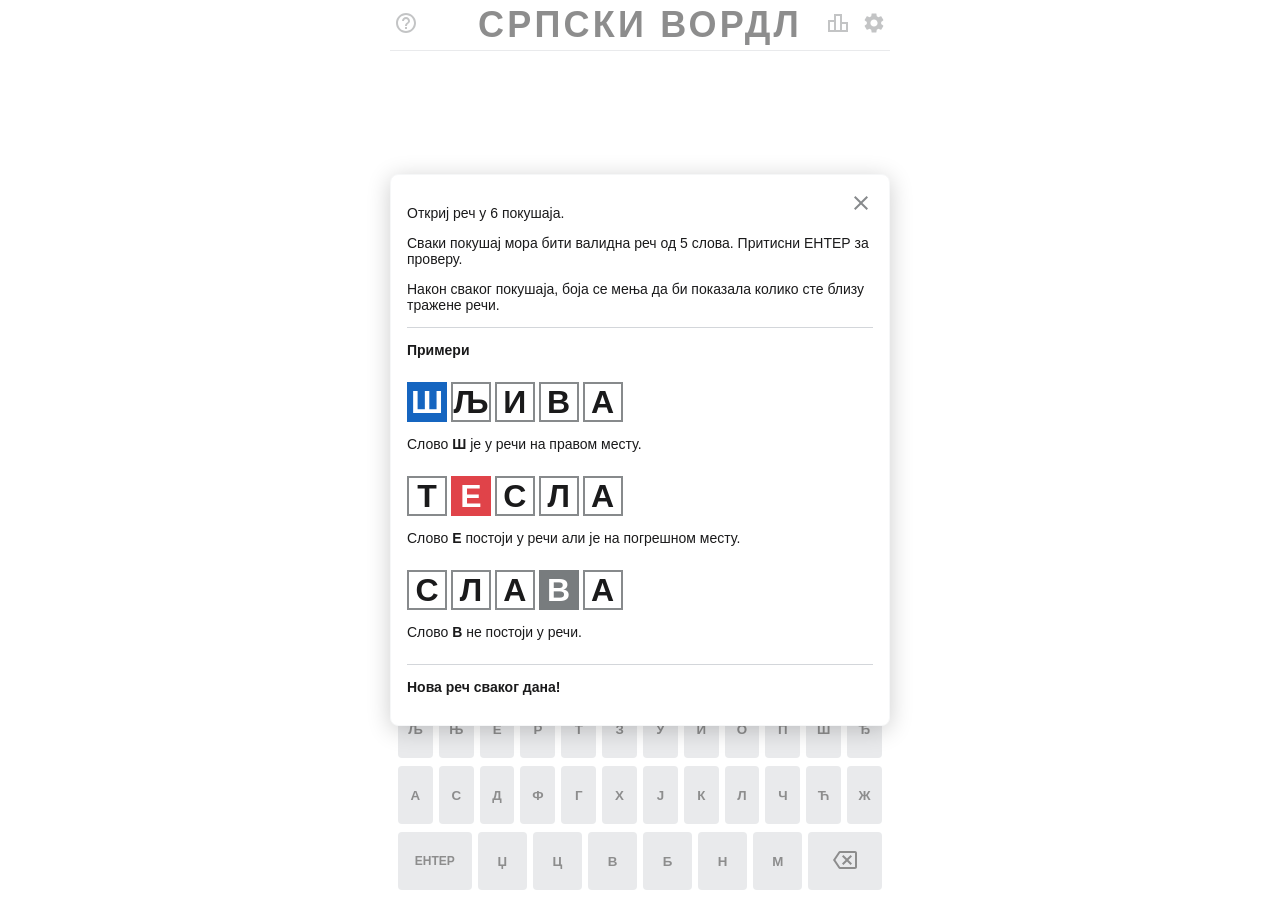
==== index.html @ 1c6f43f8 "Initial commit" ====
<!DOCTYPE html>
<html lang="en">
  <head>
    <meta charset="UTF-8" />
    <meta name="viewport" content="width=device-width, initial-scale=1.0, user-scalable=no" />

    <title>Српски ВОРДЛ - Дневна игра речима</title>
    <meta name="description" content="Откриј скривену реч у 6 покушаја. Нова реч сваког дана.">

    <!-- FB Meta Tags -->
    <meta property="og:url" content="https://srpskiwordle.com/">
    <meta property="og:type" content="website">
    <meta property="og:title" content="Српски ВОРДЛ - Дневна игра речима">
    <meta property="og:description" content="Откриј скривену реч у 6 покушаја. Нова реч сваког дана.">
    <meta property="og:image" content="https://srpskiwordle.com/imgs/wordle_og_1200x630.png">

    <!-- Twitter Meta Tags -->
    <meta name="twitter:card" content="summary_large_image">
    <meta property="twitter:domain" content="srpskiwordle.com">

    <meta name="theme-color" content="#6aaa64" />
    <link href="imgs/vordl_logo_32x32.png" rel="icon shortcut" sizes="3232" />
    <link href="imgs/vordl_logo_192x192.png" rel="apple-touch-icon" />

    <style>
      /* Global Styles & Colors */
      :root {
        --green: #6aaa64;
        --green: #1565C0;
        --darkendGreen: #538d4e;
        --darkendGreen: #0D47A1;
        --yellow: #c9b458;
        --yellow: #e04349;
        --darkendYellow: #b59f3b;
        --darkendYellow: #c0343a;
        --lightGray: #d8d8d8;
        --gray: #86888a;
        --darkGray: #939598;
        --white: #fff;
        --black: #212121;
        /* Colorblind colors */
        --orange: #f5793a;
        --blue: #85c0f9;
        font-family: 'Clear Sans', 'Helvetica Neue', Arial, sans-serif;
        font-size: 16px;
        --header-height: 50px;
        --keyboard-height: 200px;
        --game-max-width: 500px;
      }
      /* Light theme colors */
      :root {
        --color-tone-1: #1a1a1b;
        --color-tone-2: #787c7e;
        --color-tone-3: #878a8c;
        --color-tone-4: #d3d6da;
        --color-tone-5: #edeff1;
        --color-tone-6: #f6f7f8;
        --color-tone-7: #ffffff;
        --opacity-50: rgba(255, 255, 255, 0.5);
      }
      /* Dark Theme Colors */
      .nightmode {
        --color-tone-1: #d7dadc;
        --color-tone-2: #818384;
        --color-tone-3: #565758;
        --color-tone-4: #3a3a3c;
        --color-tone-5: #272729;
        --color-tone-6: #1a1a1b;
        --color-tone-7: #121213;
        --opacity-50: rgba(0, 0, 0, 0.5);
      }
      /* Constant colors and colors derived from theme */
      :root,
      .nightmode {
        --color-background: var(--color-tone-7);
      }
      :root {
        --color-present: var(--yellow);
        --color-correct: var(--green);
        --color-absent: var(--color-tone-2);
        --tile-text-color: var(--color-tone-7);
        --key-text-color: var(--color-tone-1);
        --key-evaluated-text-color: var(--color-tone-7);
        --key-bg: var(--color-tone-4);
        --key-bg-present: var(--color-present);
        --key-bg-correct: var(--color-correct);
        --key-bg-absent: var(--color-absent);
        --modal-content-bg: var(--color-tone-7);
      }
      .nightmode {
        --color-present: var(--darkendYellow);
        --color-correct: var(--darkendGreen);
        --color-absent: var(--color-tone-4);
        --tile-text-color: var(--color-tone-1);
        --key-text-color: var(--color-tone-1);
        --key-evaluated-text-color: var(--color-tone-1);
        --key-bg: var(--color-tone-2);
        --key-bg-present: var(--color-present);
        --key-bg-correct: var(--color-correct);
        --key-bg-absent: var(--color-absent);
        --modal-content-bg: var(--color-tone-7);
      }
      .colorblind {
        --color-correct: var(--orange);
        --color-present: var(--blue);
        --tile-text-color: var(--white);
        --key-bg-present: var(--color-present);
        --key-bg-correct: var(--color-correct);
        --key-bg-absent: var(--color-absent);
      }
      html {
        height: 100%;
      }
      body {
        height: 100%;
        background-color: var(--color-background);
        margin: 0;
        padding: 0;
        /* Prevent scrollbar appearing on page transition */
        overflow-y: hidden;
      }
    </style>
  </head>
  <body>
    <!-- Global site tag (gtag.js) - Google Analytics -->
    <script async src="https://www.googletagmanager.com/gtag/js?id=G-TEM8DCXQDQ"></script>
    <script>
    window.dataLayer = window.dataLayer || [];
    function gtag(){dataLayer.push(arguments);}
    gtag('js', new Date());

    gtag('config', 'G-TEM8DCXQDQ');
    </script>
    <script src="main.js"></script>
    <game-app></game-app>
  </body>
</html>
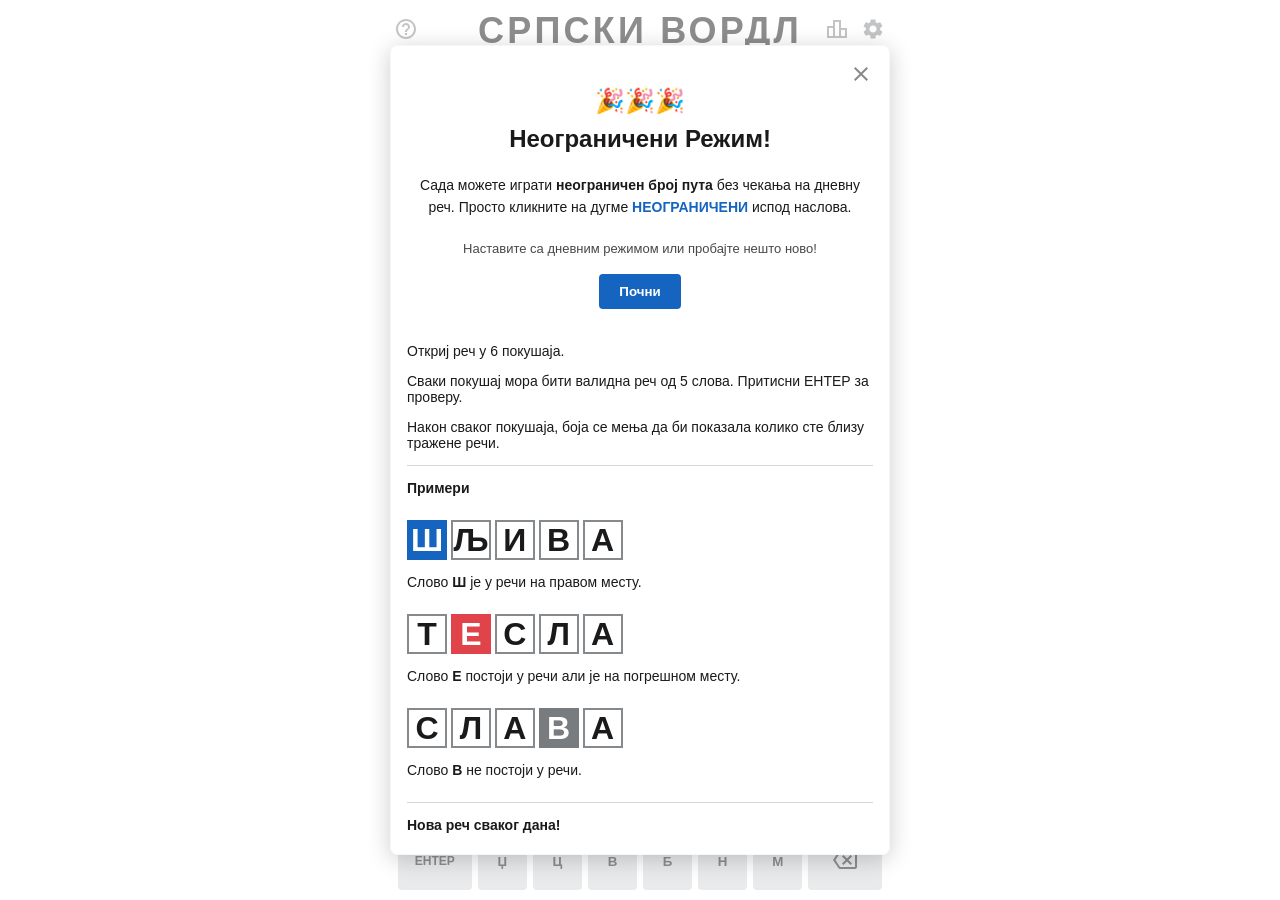
==== commit 1dbaaf8a: "Unlimited mode adjustments" ====
--- a/index.html
+++ b/index.html
@@ -43,9 +43,17 @@
         --blue: #85c0f9;
         font-family: 'Clear Sans', 'Helvetica Neue', Arial, sans-serif;
         font-size: 16px;
-        --header-height: 50px;
+        --header-height: auto;
+        --sv-header-padding: 10px 0;
         --keyboard-height: 200px;
         --game-max-width: 500px;
+        --sv-flex-wrap:wrap;
+        --sv-menu-width:69px;
+        --sv-title-position:relative;
+        --sv-mode-toggle-order:3;
+        --sv-mode-toggle-margin:10px auto 0;
+        --sv-mode-toggle-width:auto;
+        --sv-game-height:100%;
       }
       /* Light theme colors */
       :root {
@@ -120,6 +128,8 @@
         overflow-y: hidden;
       }
     </style>
+
+    <link rel="stylesheet" href="/style.css">
   </head>
   <body>
     <!-- Global site tag (gtag.js) - Google Analytics -->
@@ -132,6 +142,13 @@
     gtag('config', 'G-TEM8DCXQDQ');
     </script>
     <script src="main.js"></script>
+<!-- 
+    <div class="sv-row">
+        <div class="sv-col">
+            
+        </div>
+    </div> -->
+
     <game-app></game-app>
   </body>
 </html>
--- a/style.css
+++ b/style.css
@@ -0,0 +1,25 @@
+.sv-row {
+	padding: 10px;
+}
+
+.sv-col {
+	display: flex;
+	justify-content: center;
+	margin: 0 auto;
+	width: 90%;
+	flex-wrap: wrap;
+	max-width: 1400px;
+}
+
+.sv-col a {
+	color: #fff;
+	font-size: 14px;
+}
+
+element {
+	order: 3;
+	display: block;
+	margin: 10px auto;
+	width: 100%;
+	max-width: 200px;
+}
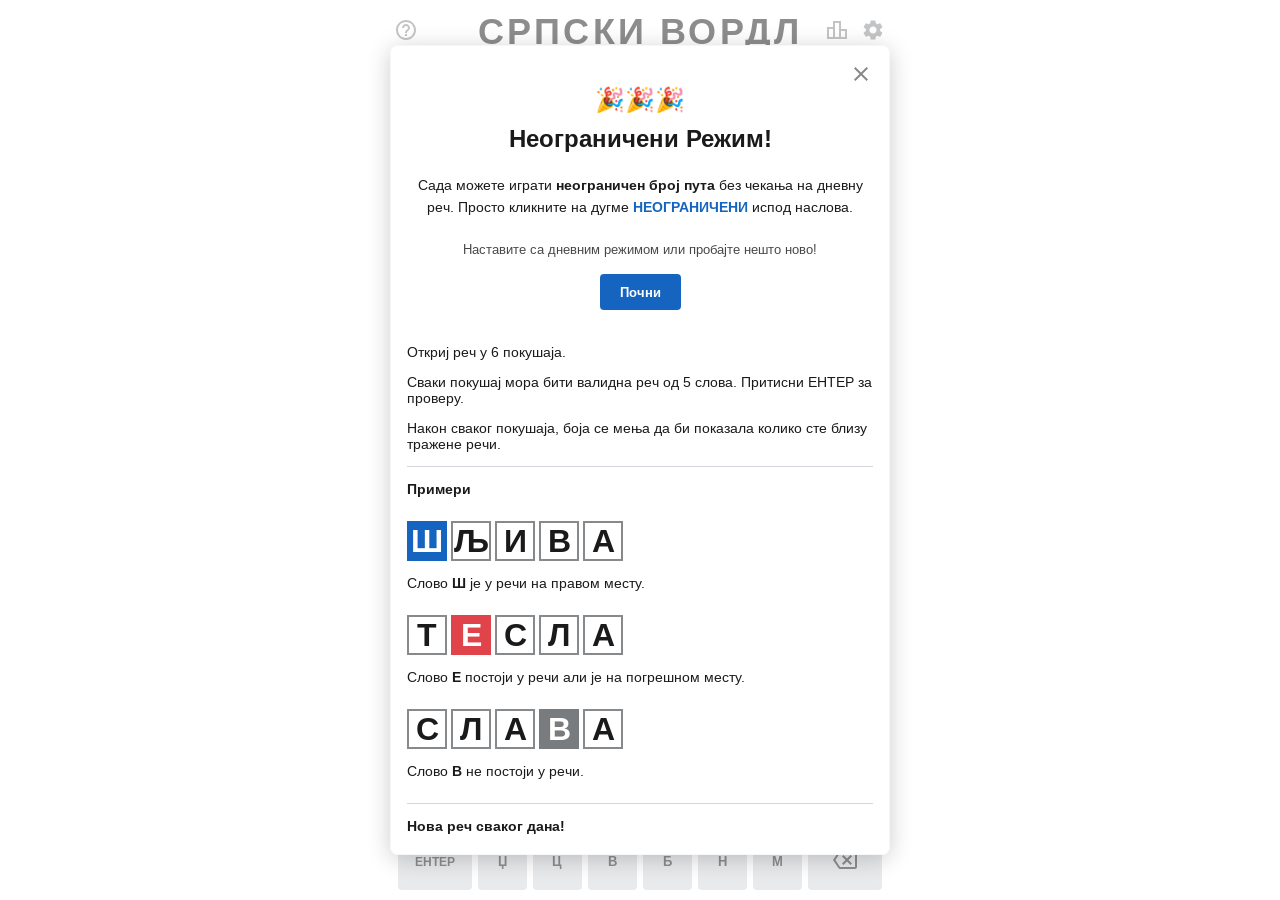
==== commit 3a952264: "Added Arimo font and moved the shared CSS to style.css." ====
--- a/index.html
+++ b/index.html
@@ -1,6 +1,16 @@
 <!DOCTYPE html>
 <html lang="en">
   <head>
+    <!-- Google tag (gtag.js) -->
+    <script async src="https://www.googletagmanager.com/gtag/js?id=G-TEM8DCXQDQ"></script>
+    <script>
+    window.dataLayer = window.dataLayer || [];
+    function gtag(){dataLayer.push(arguments);}
+    gtag('js', new Date());
+
+    gtag('config', 'G-TEM8DCXQDQ');
+    </script>
+
     <meta charset="UTF-8" />
     <meta name="viewport" content="width=device-width, initial-scale=1.0, user-scalable=no" />
 
@@ -18,129 +28,27 @@
     <meta name="twitter:card" content="summary_large_image">
     <meta property="twitter:domain" content="srpskiwordle.com">
 
-    <meta name="theme-color" content="#6aaa64" />
+    <meta name="theme-color" content="#0D47A1" />
     <link href="imgs/vordl_logo_32x32.png" rel="icon shortcut" sizes="3232" />
     <link href="imgs/vordl_logo_192x192.png" rel="apple-touch-icon" />
 
+    <link rel="preconnect" href="https://fonts.googleapis.com">
+    <link rel="preconnect" href="https://fonts.gstatic.com" crossorigin>
+    <link href="https://fonts.googleapis.com/css2?family=Arimo:wght@400;700&display=swap" rel="stylesheet">
+
+    <link rel="stylesheet" href="/style.css">
+
     <style>
-      /* Global Styles & Colors */
+      /* Cyrillic brand palette (overrides Wordle-classic defaults in style.css) */
       :root {
-        --green: #6aaa64;
         --green: #1565C0;
-        --darkendGreen: #538d4e;
         --darkendGreen: #0D47A1;
-        --yellow: #c9b458;
         --yellow: #e04349;
-        --darkendYellow: #b59f3b;
         --darkendYellow: #c0343a;
-        --lightGray: #d8d8d8;
-        --gray: #86888a;
-        --darkGray: #939598;
-        --white: #fff;
-        --black: #212121;
-        /* Colorblind colors */
-        --orange: #f5793a;
-        --blue: #85c0f9;
-        font-family: 'Clear Sans', 'Helvetica Neue', Arial, sans-serif;
-        font-size: 16px;
-        --header-height: auto;
-        --sv-header-padding: 10px 0;
-        --keyboard-height: 200px;
-        --game-max-width: 500px;
-        --sv-flex-wrap:wrap;
-        --sv-menu-width:69px;
-        --sv-title-position:relative;
-        --sv-mode-toggle-order:3;
-        --sv-mode-toggle-margin:10px auto 0;
-        --sv-mode-toggle-width:auto;
-        --sv-game-height:100%;
-      }
-      /* Light theme colors */
-      :root {
-        --color-tone-1: #1a1a1b;
-        --color-tone-2: #787c7e;
-        --color-tone-3: #878a8c;
-        --color-tone-4: #d3d6da;
-        --color-tone-5: #edeff1;
-        --color-tone-6: #f6f7f8;
-        --color-tone-7: #ffffff;
-        --opacity-50: rgba(255, 255, 255, 0.5);
-      }
-      /* Dark Theme Colors */
-      .nightmode {
-        --color-tone-1: #d7dadc;
-        --color-tone-2: #818384;
-        --color-tone-3: #565758;
-        --color-tone-4: #3a3a3c;
-        --color-tone-5: #272729;
-        --color-tone-6: #1a1a1b;
-        --color-tone-7: #121213;
-        --opacity-50: rgba(0, 0, 0, 0.5);
-      }
-      /* Constant colors and colors derived from theme */
-      :root,
-      .nightmode {
-        --color-background: var(--color-tone-7);
-      }
-      :root {
-        --color-present: var(--yellow);
-        --color-correct: var(--green);
-        --color-absent: var(--color-tone-2);
-        --tile-text-color: var(--color-tone-7);
-        --key-text-color: var(--color-tone-1);
-        --key-evaluated-text-color: var(--color-tone-7);
-        --key-bg: var(--color-tone-4);
-        --key-bg-present: var(--color-present);
-        --key-bg-correct: var(--color-correct);
-        --key-bg-absent: var(--color-absent);
-        --modal-content-bg: var(--color-tone-7);
-      }
-      .nightmode {
-        --color-present: var(--darkendYellow);
-        --color-correct: var(--darkendGreen);
-        --color-absent: var(--color-tone-4);
-        --tile-text-color: var(--color-tone-1);
-        --key-text-color: var(--color-tone-1);
-        --key-evaluated-text-color: var(--color-tone-1);
-        --key-bg: var(--color-tone-2);
-        --key-bg-present: var(--color-present);
-        --key-bg-correct: var(--color-correct);
-        --key-bg-absent: var(--color-absent);
-        --modal-content-bg: var(--color-tone-7);
-      }
-      .colorblind {
-        --color-correct: var(--orange);
-        --color-present: var(--blue);
-        --tile-text-color: var(--white);
-        --key-bg-present: var(--color-present);
-        --key-bg-correct: var(--color-correct);
-        --key-bg-absent: var(--color-absent);
-      }
-      html {
-        height: 100%;
-      }
-      body {
-        height: 100%;
-        background-color: var(--color-background);
-        margin: 0;
-        padding: 0;
-        /* Prevent scrollbar appearing on page transition */
-        overflow-y: hidden;
       }
     </style>
-
-    <link rel="stylesheet" href="/style.css">
   </head>
   <body>
-    <!-- Global site tag (gtag.js) - Google Analytics -->
-    <script async src="https://www.googletagmanager.com/gtag/js?id=G-TEM8DCXQDQ"></script>
-    <script>
-    window.dataLayer = window.dataLayer || [];
-    function gtag(){dataLayer.push(arguments);}
-    gtag('js', new Date());
-
-    gtag('config', 'G-TEM8DCXQDQ');
-    </script>
     <script src="main.js"></script>
 <!-- 
     <div class="sv-row">
--- a/style.css
+++ b/style.css
@@ -22,4 +22,278 @@
 	margin: 10px auto;
 	width: 100%;
 	max-width: 200px;
-}+}
+
+/* ============================================
+   Shared base styles for all srpskiwordle games.
+   Per-page brand overrides (--green / --darkendGreen / --yellow / --darkendYellow)
+   live inline in each index.html for the Cyrillic versions.
+   Latin versions use the Wordle-classic defaults below as-is.
+   ============================================ */
+
+:root {
+  --green: #6aaa64;
+  --darkendGreen: #538d4e;
+  --yellow: #c9b458;
+  --darkendYellow: #b59f3b;
+  --lightGray: #d8d8d8;
+  --gray: #86888a;
+  --darkGray: #939598;
+  --white: #fff;
+  --black: #212121;
+  /* Colorblind colors */
+  --orange: #f5793a;
+  --blue: #85c0f9;
+  font-family: 'Arimo', 'Helvetica Neue', Arial, sans-serif;
+  font-size: 16px;
+  --header-height: auto;
+  --sv-header-padding: 10px 0;
+  --keyboard-height: 200px;
+  --game-max-width: 500px;
+  --sv-flex-wrap: wrap;
+  --sv-menu-width: 69px;
+  --sv-title-position: relative;
+  --sv-mode-toggle-order: 3;
+  --sv-mode-toggle-margin: 10px auto 0;
+  --sv-mode-toggle-width: auto;
+  --sv-game-height: 100%;
+}
+
+/* Light theme color tones */
+:root {
+  --color-tone-1: #1a1a1b;
+  --color-tone-2: #787c7e;
+  --color-tone-3: #878a8c;
+  --color-tone-4: #d3d6da;
+  --color-tone-5: #edeff1;
+  --color-tone-6: #f6f7f8;
+  --color-tone-7: #ffffff;
+  --opacity-50: rgba(255, 255, 255, 0.5);
+}
+
+/* Dark theme color tones */
+.nightmode {
+  --color-tone-1: #d7dadc;
+  --color-tone-2: #818384;
+  --color-tone-3: #565758;
+  --color-tone-4: #3a3a3c;
+  --color-tone-5: #272729;
+  --color-tone-6: #1a1a1b;
+  --color-tone-7: #121213;
+  --opacity-50: rgba(0, 0, 0, 0.5);
+}
+
+/* Derived theme tokens */
+:root,
+.nightmode {
+  --color-background: var(--color-tone-7);
+}
+
+:root {
+  --color-present: var(--yellow);
+  --color-correct: var(--green);
+  --color-absent: var(--color-tone-2);
+  --tile-text-color: var(--color-tone-7);
+  --key-text-color: var(--color-tone-1);
+  --key-evaluated-text-color: var(--color-tone-7);
+  --key-bg: var(--color-tone-4);
+  --key-bg-present: var(--color-present);
+  --key-bg-correct: var(--color-correct);
+  --key-bg-absent: var(--color-absent);
+  --modal-content-bg: var(--color-tone-7);
+}
+
+.nightmode {
+  --color-present: var(--darkendYellow);
+  --color-correct: var(--darkendGreen);
+  --color-absent: var(--color-tone-4);
+  --tile-text-color: var(--color-tone-1);
+  --key-text-color: var(--color-tone-1);
+  --key-evaluated-text-color: var(--color-tone-1);
+  --key-bg: var(--color-tone-2);
+  --key-bg-present: var(--color-present);
+  --key-bg-correct: var(--color-correct);
+  --key-bg-absent: var(--color-absent);
+  --modal-content-bg: var(--color-tone-7);
+}
+
+.colorblind {
+  --color-correct: var(--orange);
+  --color-present: var(--blue);
+  --tile-text-color: var(--white);
+  --key-bg-present: var(--color-present);
+  --key-bg-correct: var(--color-correct);
+  --key-bg-absent: var(--color-absent);
+}
+
+html {
+  height: 100%;
+}
+
+body {
+  height: 100%;
+  background-color: var(--color-background);
+  margin: 0;
+  padding: 0;
+  overflow: hidden;
+  display: flex;
+  flex-direction: column;
+}
+
+game-app {
+  flex: 1 1 auto;
+  min-height: 0;
+  display: block;
+}
+
+/* ============================================
+   Game switcher (top bar + slide-in drawer)
+   ============================================ */
+
+#sv-gamebar {
+  flex: 0 0 auto;
+  display: flex;
+  justify-content: center;
+  align-items: center;
+  height: 38px;
+  border-bottom: 1px solid var(--color-tone-4);
+  background-color: var(--color-background);
+}
+
+#sv-gamebar-btn {
+  background: none;
+  border: none;
+  color: var(--color-tone-1);
+  font-family: inherit;
+  font-weight: 700;
+  font-size: 13px;
+  letter-spacing: 1px;
+  text-transform: uppercase;
+  cursor: pointer;
+  display: flex;
+  align-items: center;
+  gap: 8px;
+  padding: 6px 14px;
+}
+
+#sv-gamebar-icon {
+  display: inline-grid;
+  grid-template-columns: repeat(2, 1fr);
+  gap: 2px;
+  width: 13px;
+  height: 13px;
+}
+
+#sv-gamebar-icon span {
+  background: var(--color-tone-1);
+  border-radius: 1px;
+}
+
+#sv-gamemenu-overlay {
+  position: fixed;
+  top: 0;
+  left: 0;
+  right: 0;
+  bottom: 0;
+  background: rgba(0, 0, 0, 0.45);
+  z-index: 5000;
+  opacity: 0;
+  visibility: hidden;
+  transition: opacity 0.2s ease, visibility 0.2s ease;
+}
+
+#sv-gamemenu-overlay.open {
+  opacity: 1;
+  visibility: visible;
+}
+
+#sv-gamemenu {
+  position: absolute;
+  top: 0;
+  left: 0;
+  bottom: 0;
+  width: 85%;
+  max-width: 320px;
+  background: var(--modal-content-bg);
+  color: var(--color-tone-1);
+  box-shadow: 2px 0 16px rgba(0, 0, 0, 0.25);
+  transform: translateX(-100%);
+  transition: transform 0.25s ease;
+  overflow-y: auto;
+  display: flex;
+  flex-direction: column;
+}
+
+#sv-gamemenu-overlay.open #sv-gamemenu {
+  transform: translateX(0);
+}
+
+.sv-gamemenu-head {
+  display: flex;
+  justify-content: space-between;
+  align-items: center;
+  padding: 14px 18px;
+  border-bottom: 1px solid var(--color-tone-4);
+  font-weight: 700;
+  text-transform: uppercase;
+  letter-spacing: 1px;
+  font-size: 14px;
+}
+
+.sv-gamemenu-close {
+  background: none;
+  border: none;
+  color: var(--color-tone-1);
+  font-size: 24px;
+  line-height: 1;
+  cursor: pointer;
+  padding: 0 4px;
+}
+
+.sv-game-group {
+  padding: 14px 12px 10px;
+  border-bottom: 1px solid var(--color-tone-4);
+}
+
+.sv-game-group:last-child {
+  border-bottom: none;
+}
+
+.sv-game-name {
+  font-weight: 700;
+  font-size: 12px;
+  text-transform: uppercase;
+  letter-spacing: 0.8px;
+  margin: 0 6px 6px 6px;
+  color: var(--color-tone-2);
+}
+
+.sv-game-scripts {
+  display: flex;
+  flex-direction: column;
+  gap: 2px;
+}
+
+.sv-game-link {
+  display: flex;
+  align-items: center;
+  gap: 12px;
+  padding: 10px 12px;
+  text-decoration: none;
+  color: var(--color-tone-1);
+  font-weight: 600;
+  font-size: 15px;
+  border-radius: 6px;
+}
+
+.sv-game-link img {
+  width: 28px;
+  height: 28px;
+  border-radius: 4px;
+  flex-shrink: 0;
+}
+
+.sv-game-link.current {
+  background: var(--color-tone-5);
+  color: var(--color-correct);
+}
